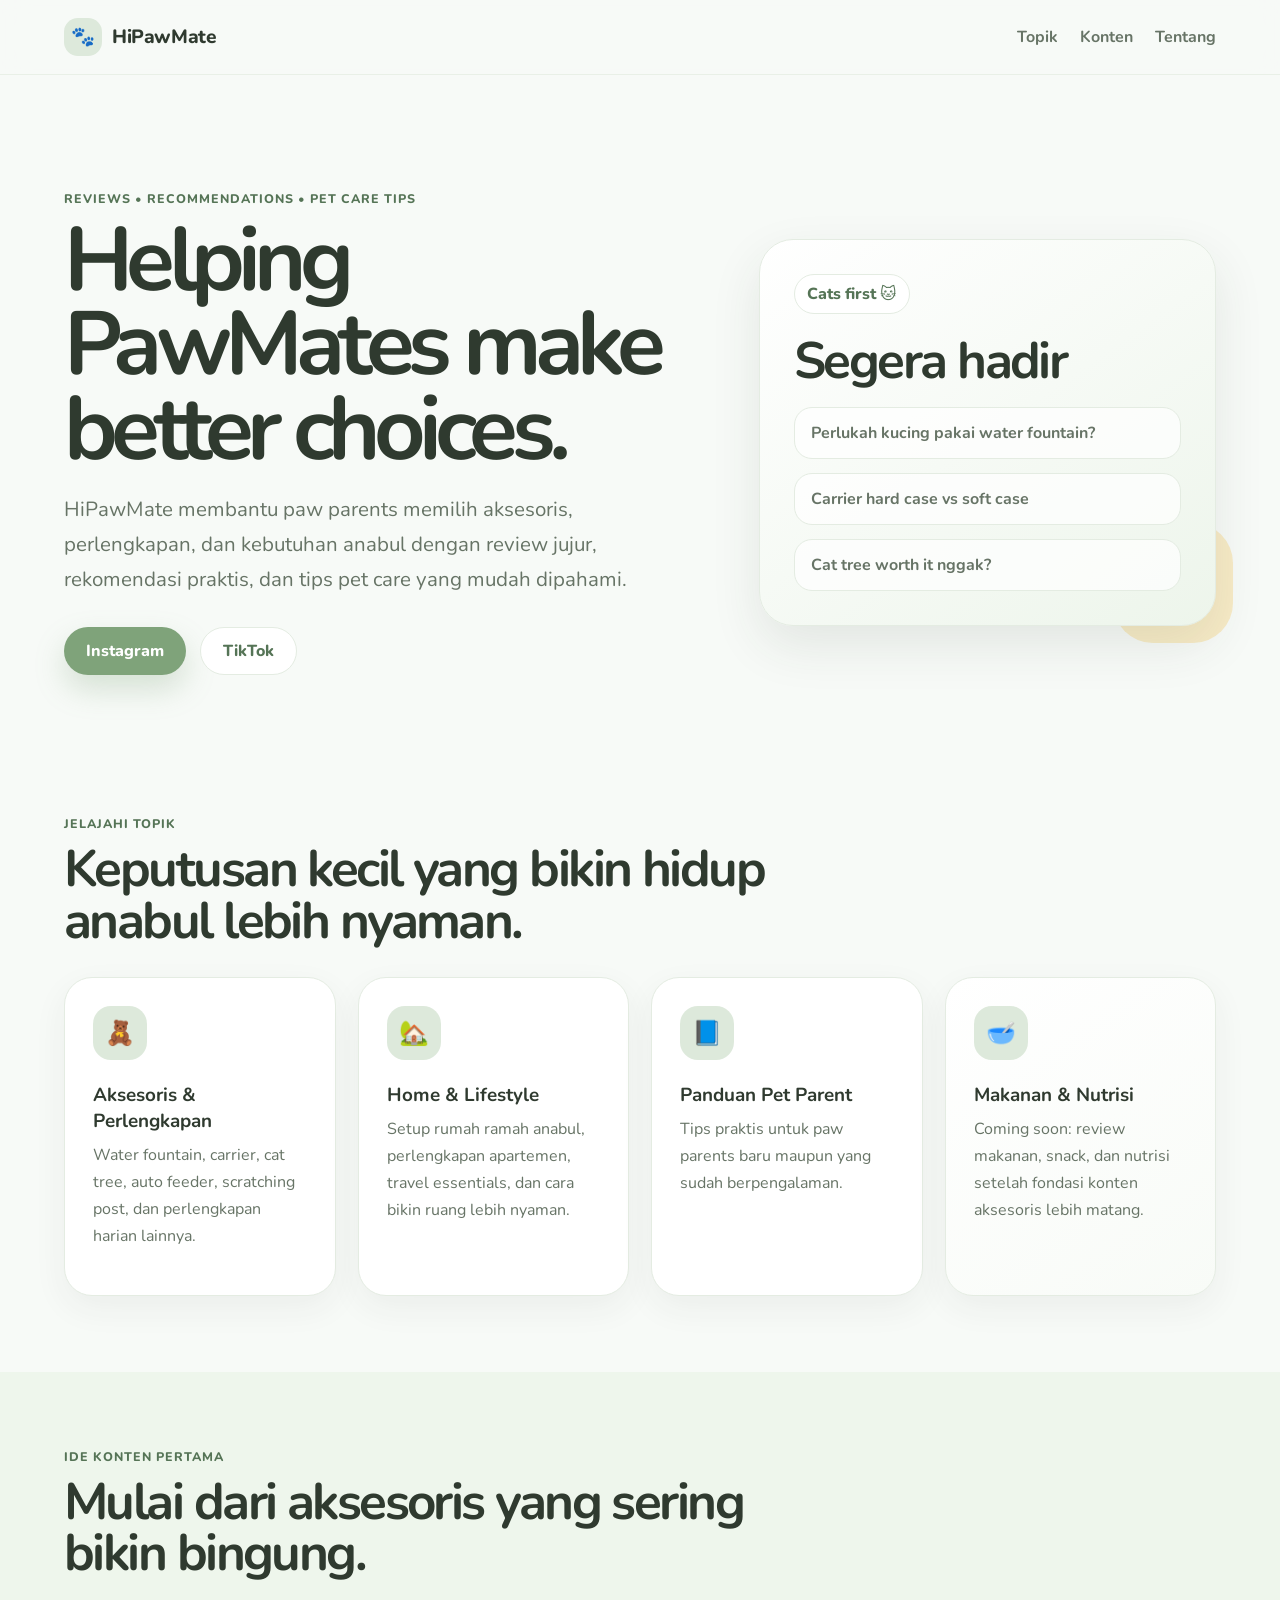
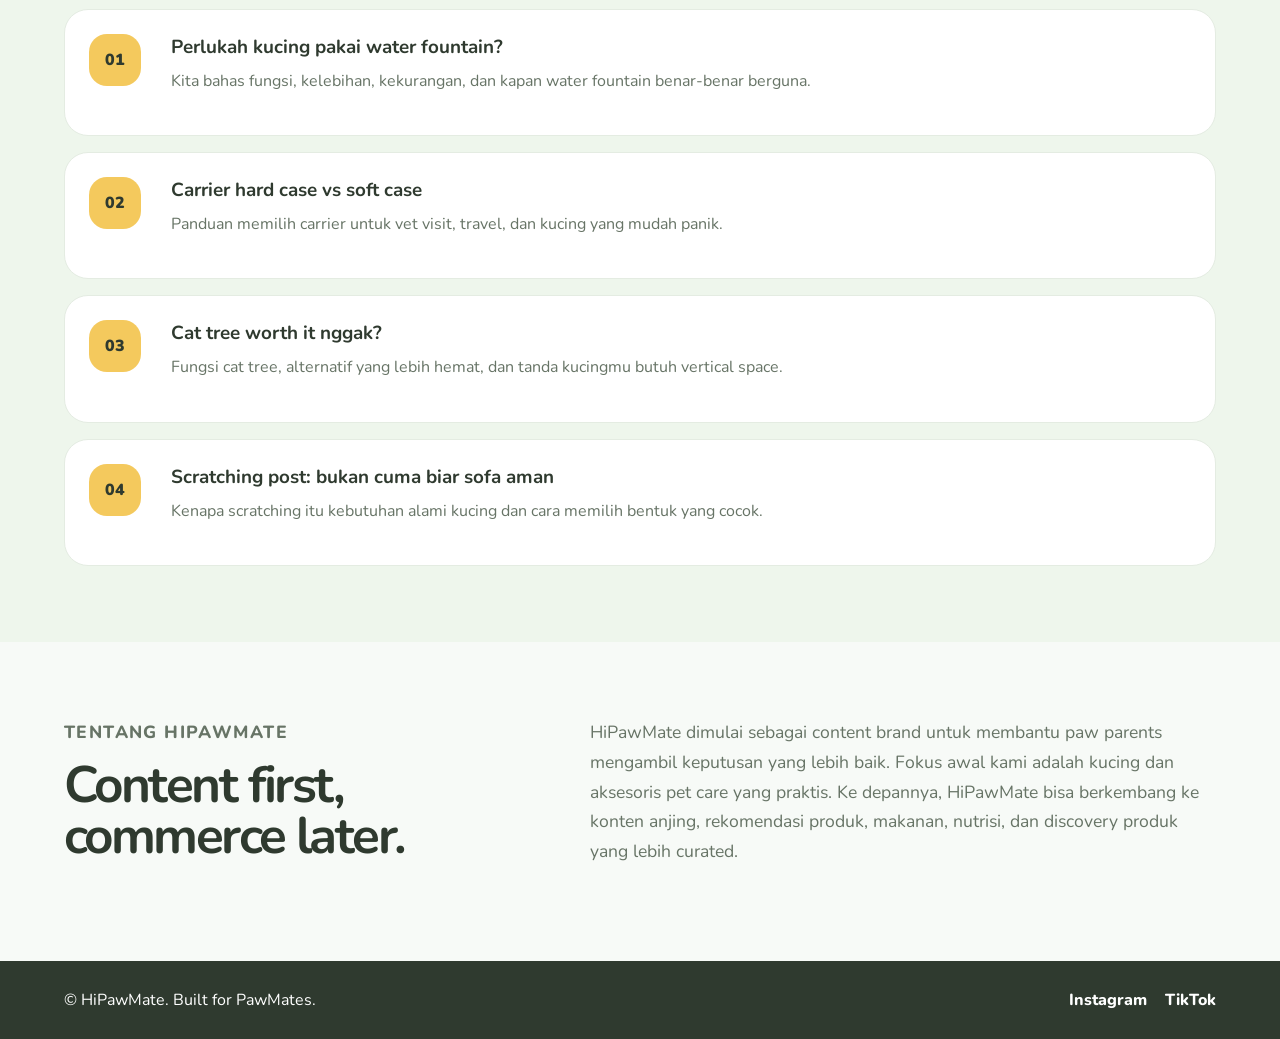
==== index.html @ b808f97f "Add files via upload" ====
<!doctype html>
<html lang="id">
<head>
  <meta charset="utf-8" />
  <meta name="viewport" content="width=device-width, initial-scale=1" />
  <title>HiPawMate | Review Aksesoris, Rekomendasi & Tips Pet Care</title>
  <meta name="description" content="HiPawMate membantu PawMates memilih aksesoris, perlengkapan, dan kebutuhan anabul dengan review jujur, rekomendasi praktis, dan tips pet care yang mudah dipahami." />
  <meta name="theme-color" content="#7FA37A" />

  <!-- Open Graph -->
  <meta property="og:title" content="HiPawMate" />
  <meta property="og:description" content="Helping PawMates make better choices." />
  <meta property="og:type" content="website" />

  <!--
    GA4 / GTM note:
    Kalau nanti pakai Google Tag Manager, paste GTM <script> di dalam <head>
    dan tag <noscript> tepat setelah <body>.
  -->

  <link rel="preconnect" href="https://fonts.googleapis.com">
  <link rel="preconnect" href="https://fonts.gstatic.com" crossorigin>
  <link href="https://fonts.googleapis.com/css2?family=Nunito:wght@400;600;700;800&display=swap" rel="stylesheet">
  <link rel="stylesheet" href="style.css" />
</head>
<body>
  <header class="site-header">
    <a class="brand" href="#top" aria-label="HiPawMate home">
      <span class="brand-mark">🐾</span>
      <span>HiPawMate</span>
    </a>
    <nav class="nav" aria-label="Main navigation">
      <a href="#topics">Topik</a>
      <a href="#coming-soon">Konten</a>
      <a href="#about">Tentang</a>
    </nav>
  </header>

  <main id="top">
    <section class="hero">
      <div class="hero-copy">
        <p class="eyebrow">Reviews • Recommendations • Pet Care Tips</p>
        <h1>Helping PawMates make better choices.</h1>
        <p class="hero-text">
          HiPawMate membantu paw parents memilih aksesoris, perlengkapan, dan kebutuhan anabul
          dengan review jujur, rekomendasi praktis, dan tips pet care yang mudah dipahami.
        </p>
        <div class="cta-row">
          <a class="button primary" href="https://www.instagram.com/hipawmate" target="_blank" rel="noopener">Instagram</a>
          <a class="button secondary" href="https://www.tiktok.com/@hipawmate" target="_blank" rel="noopener">TikTok</a>
        </div>
      </div>
      <div class="hero-card" aria-label="HiPawMate content preview">
        <div class="card-badge">Cats first 🐱</div>
        <h2>Segera hadir</h2>
        <ul>
          <li>Perlukah kucing pakai water fountain?</li>
          <li>Carrier hard case vs soft case</li>
          <li>Cat tree worth it nggak?</li>
        </ul>
      </div>
    </section>

    <section id="topics" class="section">
      <div class="section-heading">
        <p class="eyebrow">Jelajahi topik</p>
        <h2>Keputusan kecil yang bikin hidup anabul lebih nyaman.</h2>
      </div>
      <div class="grid cards-4">
        <article class="topic-card">
          <div class="icon">🧸</div>
          <h3>Aksesoris & Perlengkapan</h3>
          <p>Water fountain, carrier, cat tree, auto feeder, scratching post, dan perlengkapan harian lainnya.</p>
        </article>
        <article class="topic-card">
          <div class="icon">🏡</div>
          <h3>Home & Lifestyle</h3>
          <p>Setup rumah ramah anabul, perlengkapan apartemen, travel essentials, dan cara bikin ruang lebih nyaman.</p>
        </article>
        <article class="topic-card">
          <div class="icon">📘</div>
          <h3>Panduan Pet Parent</h3>
          <p>Tips praktis untuk paw parents baru maupun yang sudah berpengalaman.</p>
        </article>
        <article class="topic-card muted-card">
          <div class="icon">🥣</div>
          <h3>Makanan & Nutrisi</h3>
          <p>Coming soon: review makanan, snack, dan nutrisi setelah fondasi konten aksesoris lebih matang.</p>
        </article>
      </div>
    </section>

    <section id="coming-soon" class="section highlight-section">
      <div class="section-heading">
        <p class="eyebrow">Ide konten pertama</p>
        <h2>Mulai dari aksesoris yang sering bikin bingung.</h2>
      </div>
      <div class="article-list">
        <article>
          <span>01</span>
          <div>
            <h3>Perlukah kucing pakai water fountain?</h3>
            <p>Kita bahas fungsi, kelebihan, kekurangan, dan kapan water fountain benar-benar berguna.</p>
          </div>
        </article>
        <article>
          <span>02</span>
          <div>
            <h3>Carrier hard case vs soft case</h3>
            <p>Panduan memilih carrier untuk vet visit, travel, dan kucing yang mudah panik.</p>
          </div>
        </article>
        <article>
          <span>03</span>
          <div>
            <h3>Cat tree worth it nggak?</h3>
            <p>Fungsi cat tree, alternatif yang lebih hemat, dan tanda kucingmu butuh vertical space.</p>
          </div>
        </article>
        <article>
          <span>04</span>
          <div>
            <h3>Scratching post: bukan cuma biar sofa aman</h3>
            <p>Kenapa scratching itu kebutuhan alami kucing dan cara memilih bentuk yang cocok.</p>
          </div>
        </article>
      </div>
    </section>

    <section id="about" class="section about">
      <div>
        <p class="eyebrow">Tentang HiPawMate</p>
        <h2>Content first, commerce later.</h2>
      </div>
      <p>
        HiPawMate dimulai sebagai content brand untuk membantu paw parents mengambil keputusan yang lebih baik.
        Fokus awal kami adalah kucing dan aksesoris pet care yang praktis. Ke depannya, HiPawMate bisa berkembang
        ke konten anjing, rekomendasi produk, makanan, nutrisi, dan discovery produk yang lebih curated.
      </p>
    </section>
  </main>

  <footer class="site-footer">
    <p>© <span id="year"></span> HiPawMate. Built for PawMates.</p>
    <div class="footer-links">
      <a href="https://www.instagram.com/hipawmate" target="_blank" rel="noopener">Instagram</a>
      <a href="https://www.tiktok.com/@hipawmate" target="_blank" rel="noopener">TikTok</a>
    </div>
  </footer>

  <script src="script.js"></script>
</body>
</html>
---- style.css ----
:root {
  --primary: #7FA37A;
  --primary-dark: #557456;
  --primary-light: #DDE9DB;
  --background: #F7FAF7;
  --surface: #FFFFFF;
  --text: #2F3A2F;
  --muted: #677466;
  --accent: #F4C95D;
  --border: #E4ECE2;
  --shadow: 0 20px 50px rgba(47, 58, 47, 0.10);
}

* {
  box-sizing: border-box;
}

html {
  scroll-behavior: smooth;
}

body {
  margin: 0;
  font-family: "Nunito", system-ui, -apple-system, BlinkMacSystemFont, "Segoe UI", sans-serif;
  background: var(--background);
  color: var(--text);
}

a {
  color: inherit;
  text-decoration: none;
}

.site-header {
  position: sticky;
  top: 0;
  z-index: 10;
  display: flex;
  align-items: center;
  justify-content: space-between;
  gap: 24px;
  padding: 18px clamp(20px, 5vw, 72px);
  background: rgba(247, 250, 247, 0.86);
  backdrop-filter: blur(14px);
  border-bottom: 1px solid rgba(228, 236, 226, 0.75);
}

.brand {
  display: inline-flex;
  align-items: center;
  gap: 10px;
  font-size: 1.2rem;
  font-weight: 800;
  letter-spacing: -0.02em;
}

.brand-mark {
  display: grid;
  width: 38px;
  height: 38px;
  place-items: center;
  background: var(--primary-light);
  border-radius: 14px;
}

.nav {
  display: flex;
  gap: 22px;
  color: var(--muted);
  font-weight: 700;
}

.nav a:hover {
  color: var(--primary-dark);
}

.hero {
  display: grid;
  grid-template-columns: minmax(0, 1.15fr) minmax(280px, 0.85fr);
  align-items: center;
  gap: clamp(28px, 6vw, 80px);
  padding: clamp(56px, 9vw, 120px) clamp(20px, 5vw, 72px) 64px;
}

.eyebrow {
  margin: 0 0 12px;
  color: var(--primary-dark);
  font-weight: 800;
  text-transform: uppercase;
  letter-spacing: 0.08em;
  font-size: 0.78rem;
}

h1,
h2,
h3,
p {
  margin-top: 0;
}

h1 {
  max-width: 780px;
  margin-bottom: 20px;
  font-size: clamp(2.8rem, 7vw, 6.5rem);
  line-height: 0.94;
  letter-spacing: -0.075em;
}

h2 {
  margin-bottom: 14px;
  font-size: clamp(2rem, 4vw, 3.5rem);
  line-height: 1;
  letter-spacing: -0.05em;
}

h3 {
  margin-bottom: 8px;
  font-size: 1.18rem;
}

.hero-text {
  max-width: 660px;
  color: var(--muted);
  font-size: clamp(1.05rem, 2vw, 1.28rem);
  line-height: 1.72;
}

.cta-row {
  display: flex;
  flex-wrap: wrap;
  gap: 14px;
  margin-top: 30px;
}

.button {
  display: inline-flex;
  align-items: center;
  justify-content: center;
  min-height: 48px;
  padding: 0 22px;
  border-radius: 999px;
  font-weight: 800;
  transition: transform 0.2s ease, box-shadow 0.2s ease, background 0.2s ease;
}

.button:hover {
  transform: translateY(-2px);
}

.button.primary {
  background: var(--primary);
  color: #fff;
  box-shadow: 0 14px 30px rgba(127, 163, 122, 0.28);
}

.button.secondary {
  background: var(--surface);
  color: var(--primary-dark);
  border: 1px solid var(--border);
}

.hero-card {
  position: relative;
  padding: 34px;
  background: linear-gradient(145deg, #ffffff 0%, #edf5eb 100%);
  border: 1px solid var(--border);
  border-radius: 34px;
  box-shadow: var(--shadow);
}

.hero-card::after {
  content: "";
  position: absolute;
  right: -18px;
  bottom: -18px;
  width: 120px;
  height: 120px;
  background: var(--accent);
  border-radius: 40px;
  opacity: 0.32;
  z-index: -1;
}

.card-badge {
  display: inline-flex;
  margin-bottom: 22px;
  padding: 8px 12px;
  background: #fff;
  border: 1px solid var(--border);
  border-radius: 999px;
  color: var(--primary-dark);
  font-weight: 800;
}

.hero-card ul {
  display: grid;
  gap: 14px;
  margin: 20px 0 0;
  padding: 0;
  list-style: none;
}

.hero-card li {
  padding: 14px 16px;
  background: rgba(255, 255, 255, 0.72);
  border: 1px solid var(--border);
  border-radius: 18px;
  color: var(--muted);
  font-weight: 700;
}

.section {
  padding: 76px clamp(20px, 5vw, 72px);
}

.section-heading {
  max-width: 740px;
  margin-bottom: 30px;
}

.grid {
  display: grid;
  gap: 22px;
}

.cards-3 {
  grid-template-columns: repeat(3, minmax(0, 1fr));
}

.cards-4 {
  grid-template-columns: repeat(4, minmax(0, 1fr));
}

.topic-card {
  min-height: 250px;
  padding: 28px;
  background: var(--surface);
  border: 1px solid var(--border);
  border-radius: 28px;
  box-shadow: 0 12px 34px rgba(47, 58, 47, 0.06);
}

.topic-card p,
.article-list p,
.about p {
  color: var(--muted);
  line-height: 1.7;
}

.icon {
  display: grid;
  width: 54px;
  height: 54px;
  margin-bottom: 22px;
  place-items: center;
  background: var(--primary-light);
  border-radius: 18px;
  font-size: 1.5rem;
}

.highlight-section {
  background: #EEF6EC;
}

.article-list {
  display: grid;
  gap: 16px;
}

.article-list article {
  display: grid;
  grid-template-columns: 64px 1fr;
  gap: 18px;
  padding: 24px;
  background: var(--surface);
  border: 1px solid var(--border);
  border-radius: 24px;
}

.article-list span {
  display: grid;
  width: 52px;
  height: 52px;
  place-items: center;
  background: var(--accent);
  border-radius: 18px;
  font-weight: 900;
}

.about {
  display: grid;
  grid-template-columns: minmax(0, 0.85fr) minmax(0, 1.15fr);
  gap: clamp(24px, 5vw, 72px);
  align-items: start;
}

.about p {
  font-size: 1.1rem;
}

.site-footer {
  display: flex;
  align-items: center;
  justify-content: space-between;
  gap: 20px;
  padding: 28px clamp(20px, 5vw, 72px);
  background: var(--text);
  color: #fff;
}

.site-footer p {
  margin: 0;
}

.footer-links {
  display: flex;
  gap: 18px;
  font-weight: 800;
}

.footer-links a:hover {
  color: var(--accent);
}

@media (max-width: 1040px) {
  .cards-4 {
    grid-template-columns: repeat(2, minmax(0, 1fr));
  }
}

@media (max-width: 860px) {
  .site-header {
    align-items: flex-start;
    flex-direction: column;
  }

  .nav {
    width: 100%;
    overflow-x: auto;
    padding-bottom: 4px;
  }

  .hero,
  .about,
  .cards-3,
  .cards-4 {
    grid-template-columns: 1fr;
  }

  .hero {
    padding-top: 42px;
  }

  .site-footer {
    align-items: flex-start;
    flex-direction: column;
  }
}

@media (max-width: 520px) {
  .article-list article {
    grid-template-columns: 1fr;
  }

  .hero-card,
  .topic-card {
    border-radius: 24px;
  }
}

.muted-card {
  background: linear-gradient(145deg, #ffffff 0%, #f8fbf7 100%);
}
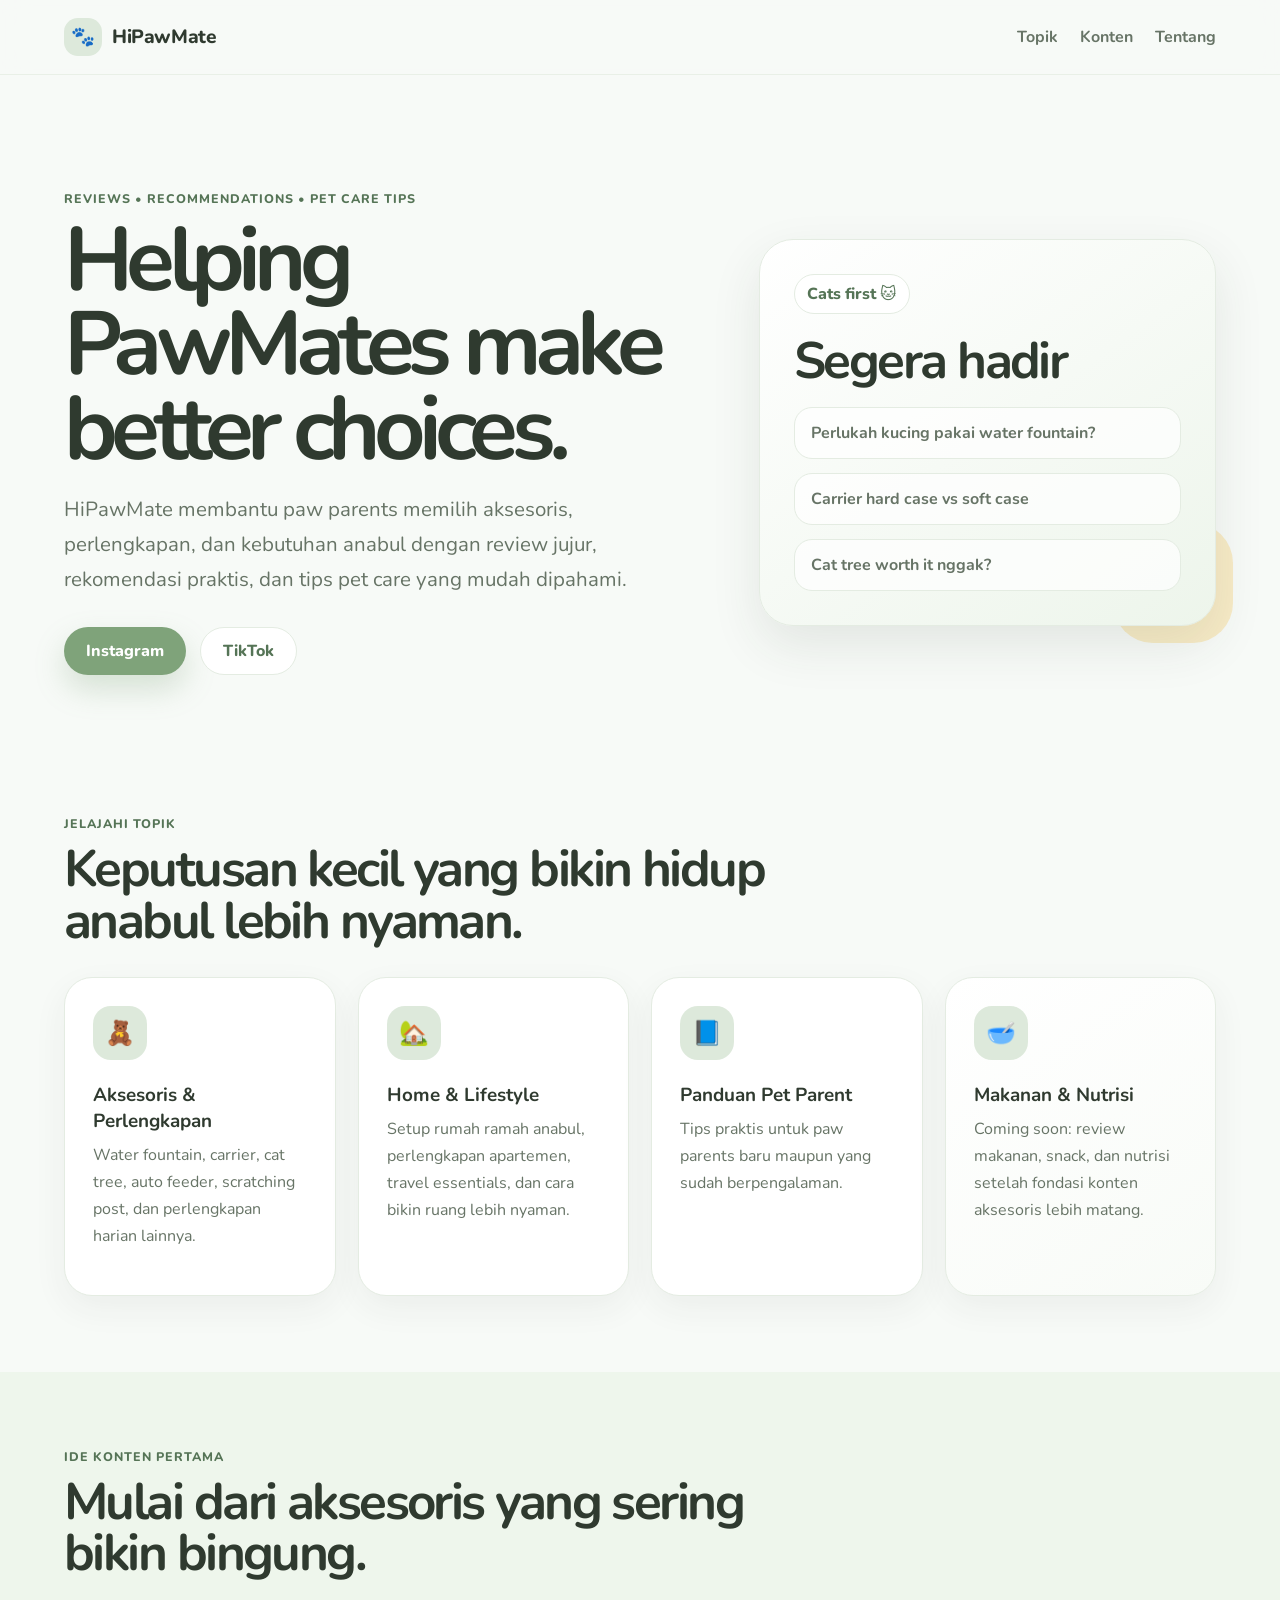
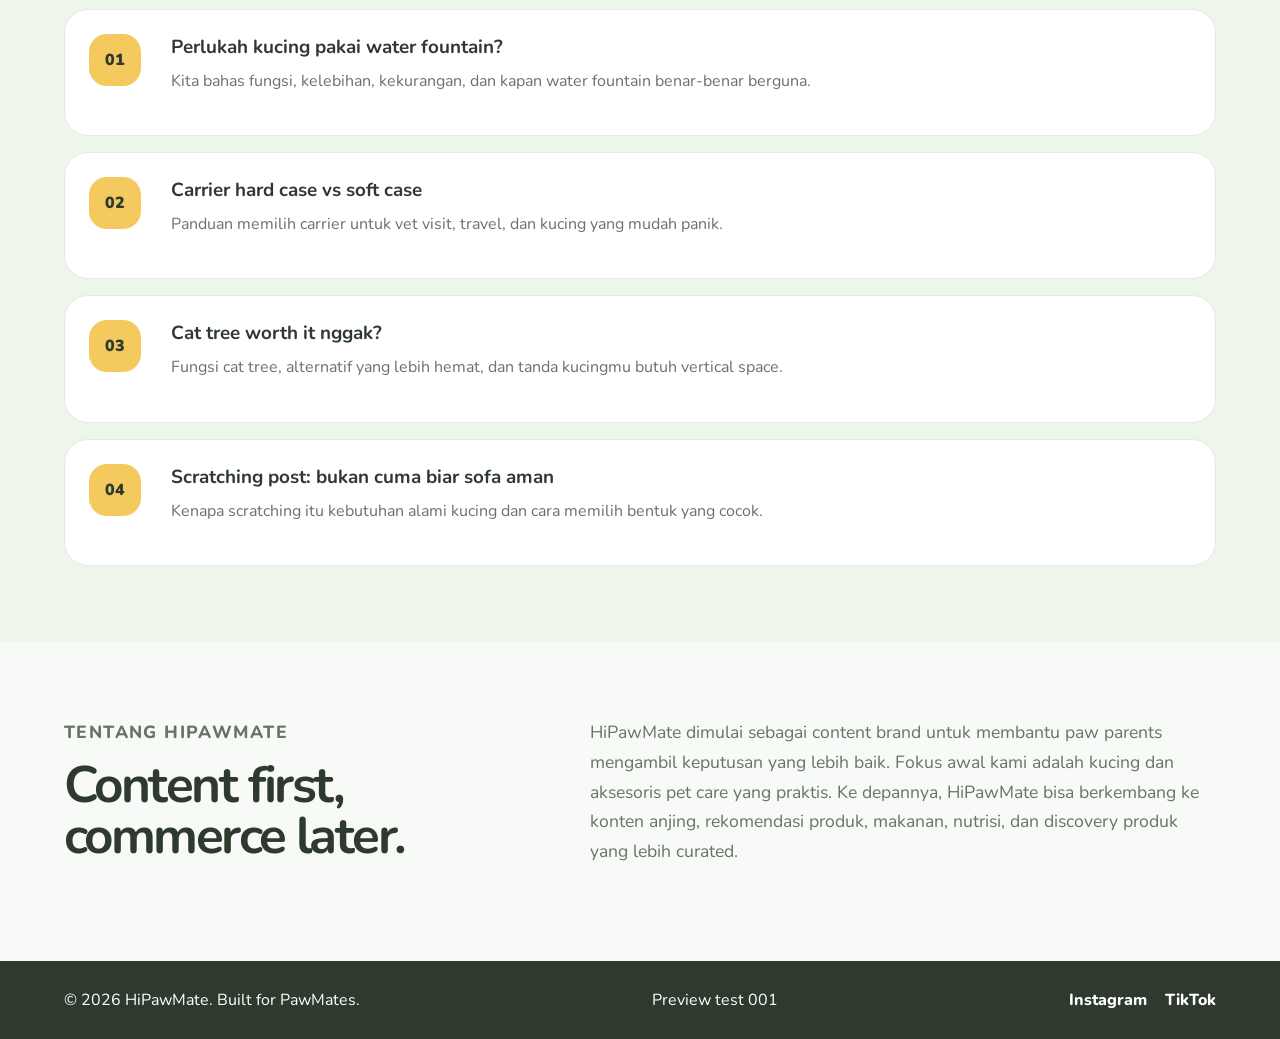
==== commit 7d979bab: "Update index.html" ====
--- a/index.html
+++ b/index.html
@@ -1,6 +1,12 @@
 <!doctype html>
 <html lang="id">
-<head>
+<head><!-- Google Tag Manager -->
+<script>(function(w,d,s,l,i){w[l]=w[l]||[];w[l].push({'gtm.start':
+new Date().getTime(),event:'gtm.js'});var f=d.getElementsByTagName(s)[0],
+j=d.createElement(s),dl=l!='dataLayer'?'&l='+l:'';j.async=true;j.src=
+'https://www.googletagmanager.com/gtm.js?id='+i+dl;f.parentNode.insertBefore(j,f);
+})(window,document,'script','dataLayer','GTM-5FDCXNF9');</script>
+<!-- End Google Tag Manager -->
   <meta charset="utf-8" />
   <meta name="viewport" content="width=device-width, initial-scale=1" />
   <title>HiPawMate | Review Aksesoris, Rekomendasi & Tips Pet Care</title>
@@ -23,7 +29,10 @@
   <link href="https://fonts.googleapis.com/css2?family=Nunito:wght@400;600;700;800&display=swap" rel="stylesheet">
   <link rel="stylesheet" href="style.css" />
 </head>
-<body>
+<body><!-- Google Tag Manager (noscript) -->
+<noscript><iframe src="https://www.googletagmanager.com/ns.html?id=GTM-5FDCXNF9"
+height="0" width="0" style="display:none;visibility:hidden"></iframe></noscript>
+<!-- End Google Tag Manager (noscript) -->
   <header class="site-header">
     <a class="brand" href="#top" aria-label="HiPawMate home">
       <span class="brand-mark">🐾</span>
@@ -142,6 +151,7 @@
 
   <footer class="site-footer">
     <p>© <span id="year"></span> HiPawMate. Built for PawMates.</p>
+    <p>Preview test 001</p>
     <div class="footer-links">
       <a href="https://www.instagram.com/hipawmate" target="_blank" rel="noopener">Instagram</a>
       <a href="https://www.tiktok.com/@hipawmate" target="_blank" rel="noopener">TikTok</a>
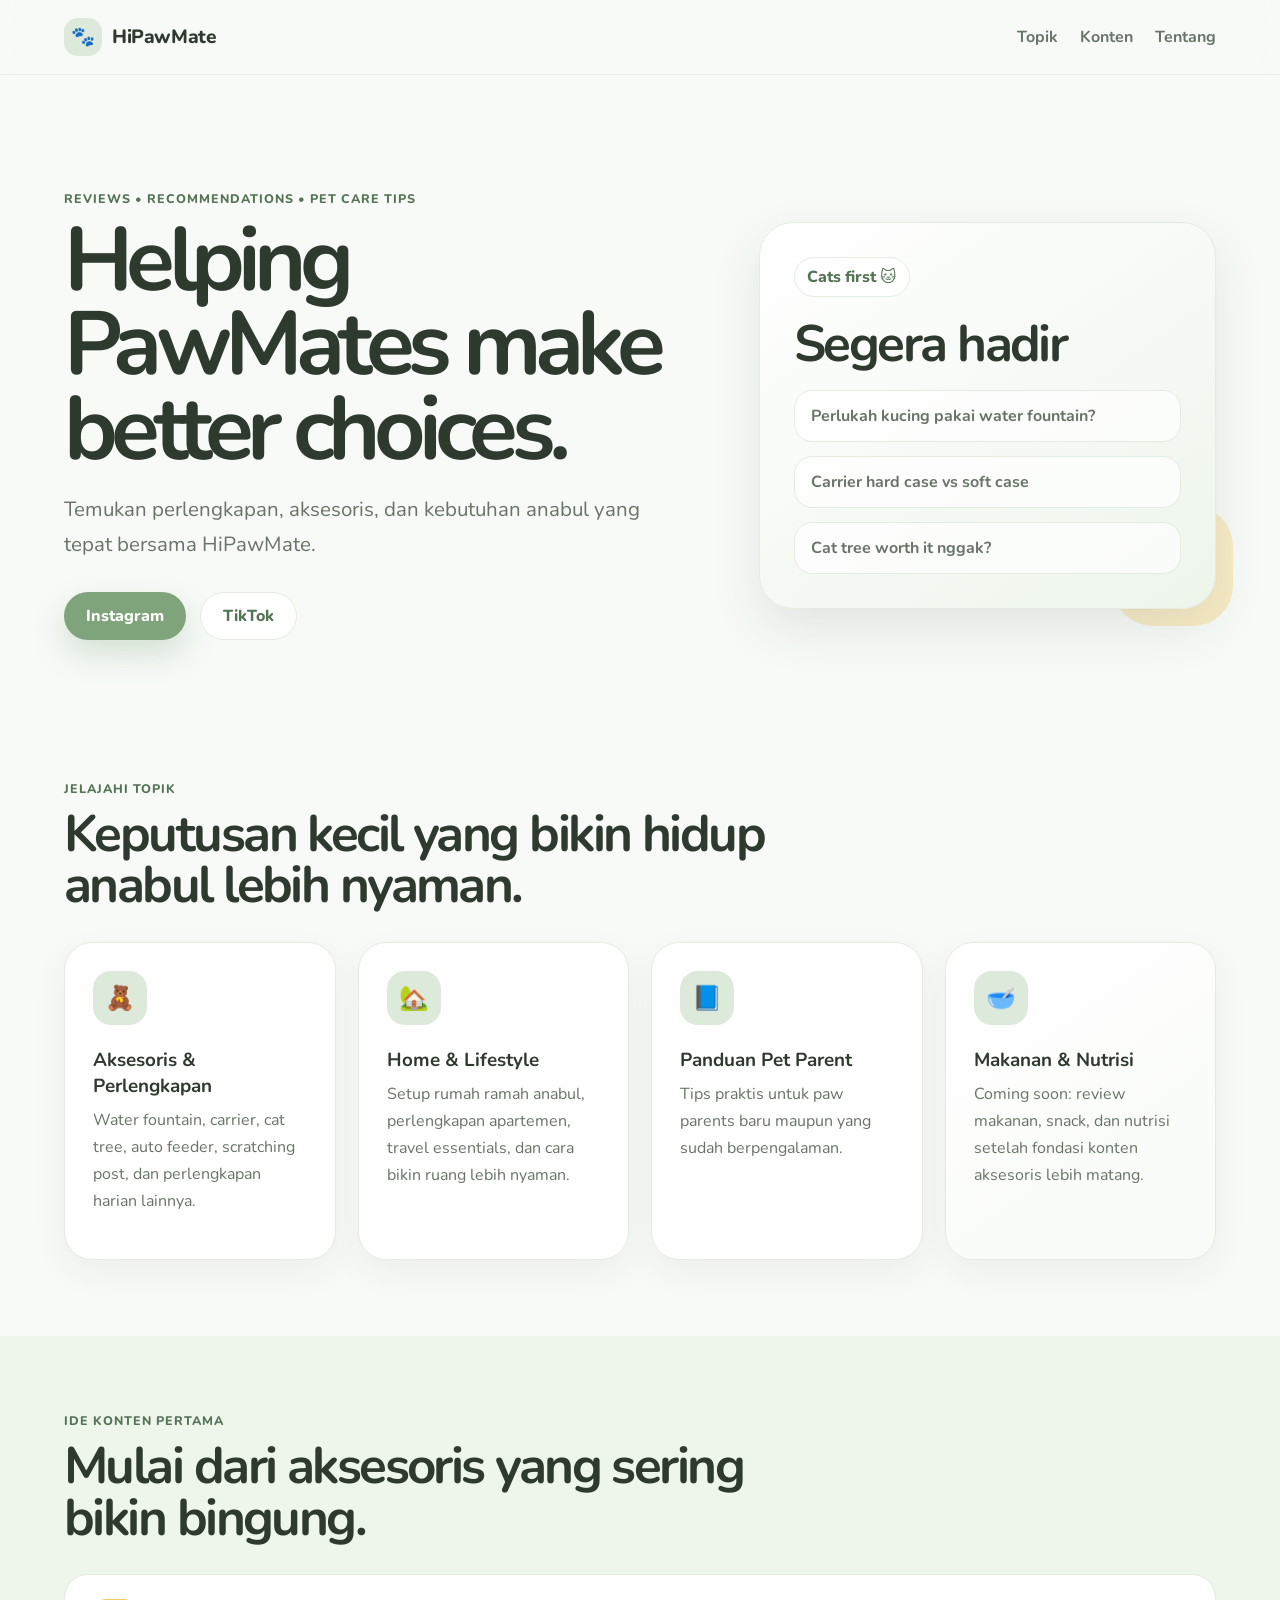
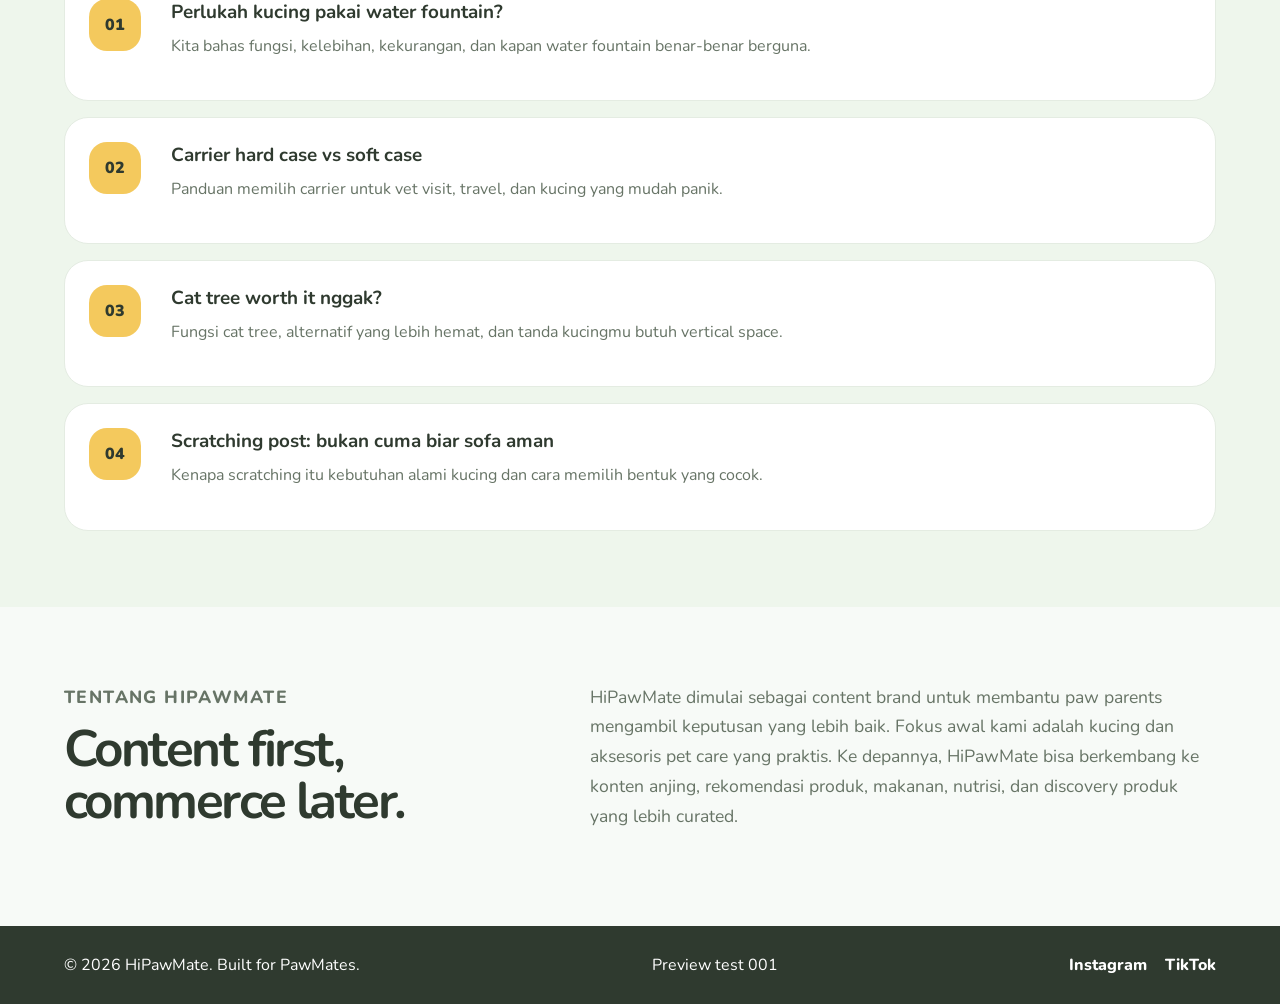
==== commit 1df2c220: "Update index.html" ====
--- a/index.html
+++ b/index.html
@@ -51,8 +51,7 @@
         <p class="eyebrow">Reviews • Recommendations • Pet Care Tips</p>
         <h1>Helping PawMates make better choices.</h1>
         <p class="hero-text">
-          HiPawMate membantu paw parents memilih aksesoris, perlengkapan, dan kebutuhan anabul
-          dengan review jujur, rekomendasi praktis, dan tips pet care yang mudah dipahami.
+          Temukan perlengkapan, aksesoris, dan kebutuhan anabul yang tepat bersama HiPawMate.
         </p>
         <div class="cta-row">
           <a class="button primary" href="https://www.instagram.com/hipawmate" target="_blank" rel="noopener">Instagram</a>
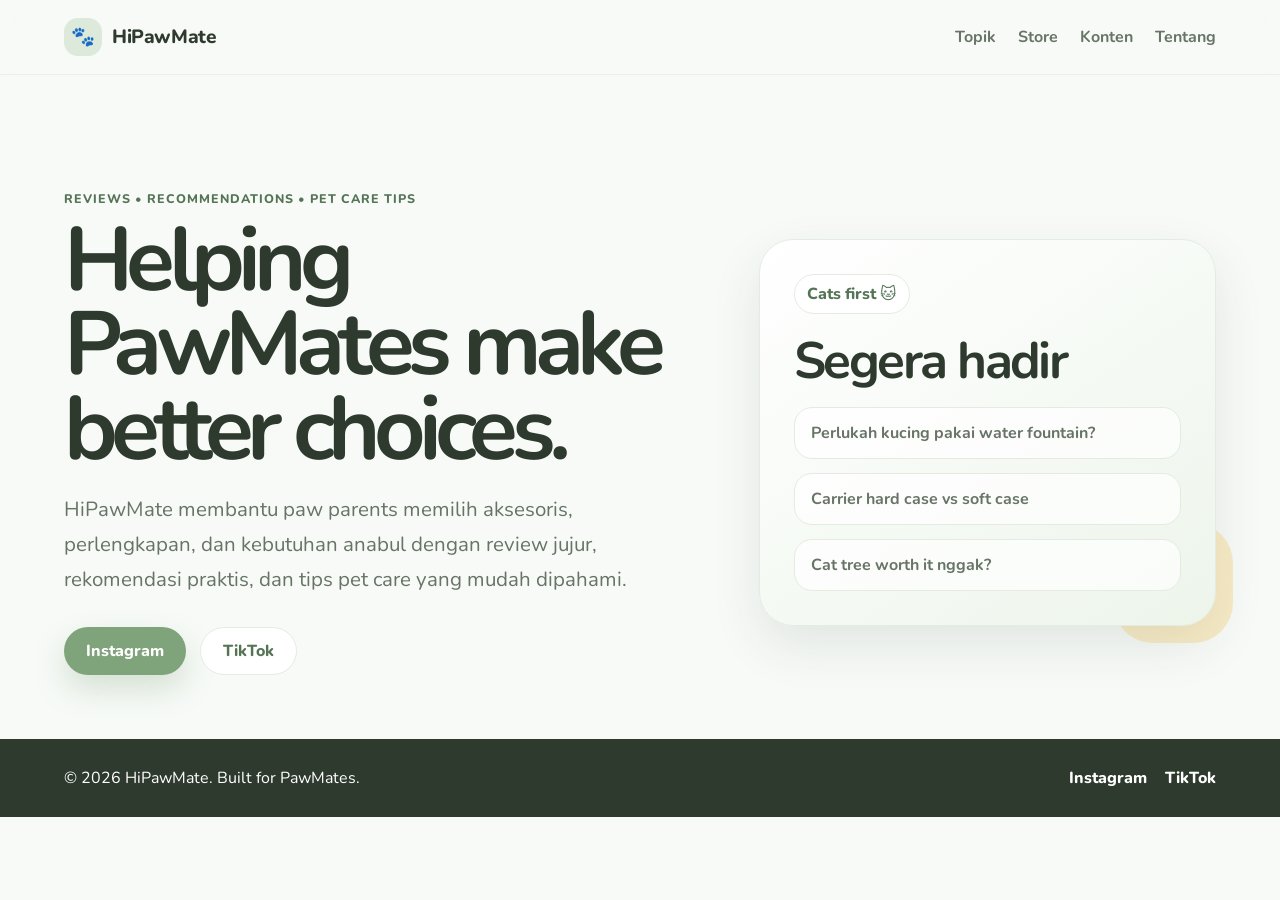
==== commit 93f24199: "Add files via upload" ====
--- a/index.html
+++ b/index.html
@@ -34,14 +34,15 @@
 height="0" width="0" style="display:none;visibility:hidden"></iframe></noscript>
 <!-- End Google Tag Manager (noscript) -->
   <header class="site-header">
-    <a class="brand" href="#top" aria-label="HiPawMate home">
+    <a class="brand" href="index.html" aria-label="HiPawMate home">
       <span class="brand-mark">🐾</span>
       <span>HiPawMate</span>
     </a>
     <nav class="nav" aria-label="Main navigation">
-      <a href="#topics">Topik</a>
-      <a href="#coming-soon">Konten</a>
-      <a href="#about">Tentang</a>
+      <a href="index2topik.html">Topik</a>
+      <a href="index3store.html">Store</a>
+      <a href="index4konten.html">Konten</a>
+      <a href="index5tentang.html">Tentang</a>
     </nav>
   </header>
 
@@ -51,7 +52,8 @@
         <p class="eyebrow">Reviews • Recommendations • Pet Care Tips</p>
         <h1>Helping PawMates make better choices.</h1>
         <p class="hero-text">
-          Temukan perlengkapan, aksesoris, dan kebutuhan anabul yang tepat bersama HiPawMate.
+          HiPawMate membantu paw parents memilih aksesoris, perlengkapan, dan kebutuhan anabul
+          dengan review jujur, rekomendasi praktis, dan tips pet care yang mudah dipahami.
         </p>
         <div class="cta-row">
           <a class="button primary" href="https://www.instagram.com/hipawmate" target="_blank" rel="noopener">Instagram</a>
@@ -68,89 +70,10 @@
         </ul>
       </div>
     </section>
-
-    <section id="topics" class="section">
-      <div class="section-heading">
-        <p class="eyebrow">Jelajahi topik</p>
-        <h2>Keputusan kecil yang bikin hidup anabul lebih nyaman.</h2>
-      </div>
-      <div class="grid cards-4">
-        <article class="topic-card">
-          <div class="icon">🧸</div>
-          <h3>Aksesoris & Perlengkapan</h3>
-          <p>Water fountain, carrier, cat tree, auto feeder, scratching post, dan perlengkapan harian lainnya.</p>
-        </article>
-        <article class="topic-card">
-          <div class="icon">🏡</div>
-          <h3>Home & Lifestyle</h3>
-          <p>Setup rumah ramah anabul, perlengkapan apartemen, travel essentials, dan cara bikin ruang lebih nyaman.</p>
-        </article>
-        <article class="topic-card">
-          <div class="icon">📘</div>
-          <h3>Panduan Pet Parent</h3>
-          <p>Tips praktis untuk paw parents baru maupun yang sudah berpengalaman.</p>
-        </article>
-        <article class="topic-card muted-card">
-          <div class="icon">🥣</div>
-          <h3>Makanan & Nutrisi</h3>
-          <p>Coming soon: review makanan, snack, dan nutrisi setelah fondasi konten aksesoris lebih matang.</p>
-        </article>
-      </div>
-    </section>
-
-    <section id="coming-soon" class="section highlight-section">
-      <div class="section-heading">
-        <p class="eyebrow">Ide konten pertama</p>
-        <h2>Mulai dari aksesoris yang sering bikin bingung.</h2>
-      </div>
-      <div class="article-list">
-        <article>
-          <span>01</span>
-          <div>
-            <h3>Perlukah kucing pakai water fountain?</h3>
-            <p>Kita bahas fungsi, kelebihan, kekurangan, dan kapan water fountain benar-benar berguna.</p>
-          </div>
-        </article>
-        <article>
-          <span>02</span>
-          <div>
-            <h3>Carrier hard case vs soft case</h3>
-            <p>Panduan memilih carrier untuk vet visit, travel, dan kucing yang mudah panik.</p>
-          </div>
-        </article>
-        <article>
-          <span>03</span>
-          <div>
-            <h3>Cat tree worth it nggak?</h3>
-            <p>Fungsi cat tree, alternatif yang lebih hemat, dan tanda kucingmu butuh vertical space.</p>
-          </div>
-        </article>
-        <article>
-          <span>04</span>
-          <div>
-            <h3>Scratching post: bukan cuma biar sofa aman</h3>
-            <p>Kenapa scratching itu kebutuhan alami kucing dan cara memilih bentuk yang cocok.</p>
-          </div>
-        </article>
-      </div>
-    </section>
-
-    <section id="about" class="section about">
-      <div>
-        <p class="eyebrow">Tentang HiPawMate</p>
-        <h2>Content first, commerce later.</h2>
-      </div>
-      <p>
-        HiPawMate dimulai sebagai content brand untuk membantu paw parents mengambil keputusan yang lebih baik.
-        Fokus awal kami adalah kucing dan aksesoris pet care yang praktis. Ke depannya, HiPawMate bisa berkembang
-        ke konten anjing, rekomendasi produk, makanan, nutrisi, dan discovery produk yang lebih curated.
-      </p>
-    </section>
   </main>
 
   <footer class="site-footer">
     <p>© <span id="year"></span> HiPawMate. Built for PawMates.</p>
-    <p>Preview test 001</p>
     <div class="footer-links">
       <a href="https://www.instagram.com/hipawmate" target="_blank" rel="noopener">Instagram</a>
       <a href="https://www.tiktok.com/@hipawmate" target="_blank" rel="noopener">TikTok</a>
--- a/style.css
+++ b/style.css
@@ -371,3 +371,23 @@
 .muted-card {
   background: linear-gradient(145deg, #ffffff 0%, #f8fbf7 100%);
 }
+
+.pagination {
+  text-align: center;
+}
+.pagination a {
+  display: inline-block;
+  padding: 8px 12px;
+  color: var(--text);
+  text-decoration: none;
+}
+.pagination .active {
+  background-color: var(--primary);
+  color: #fff;
+  font-weight: bold;
+  border-radius: 5px;
+}
+.pagination a:hover:not(.active){
+  background-color: #d6d6d6;
+  border-radius: 5px;
+}
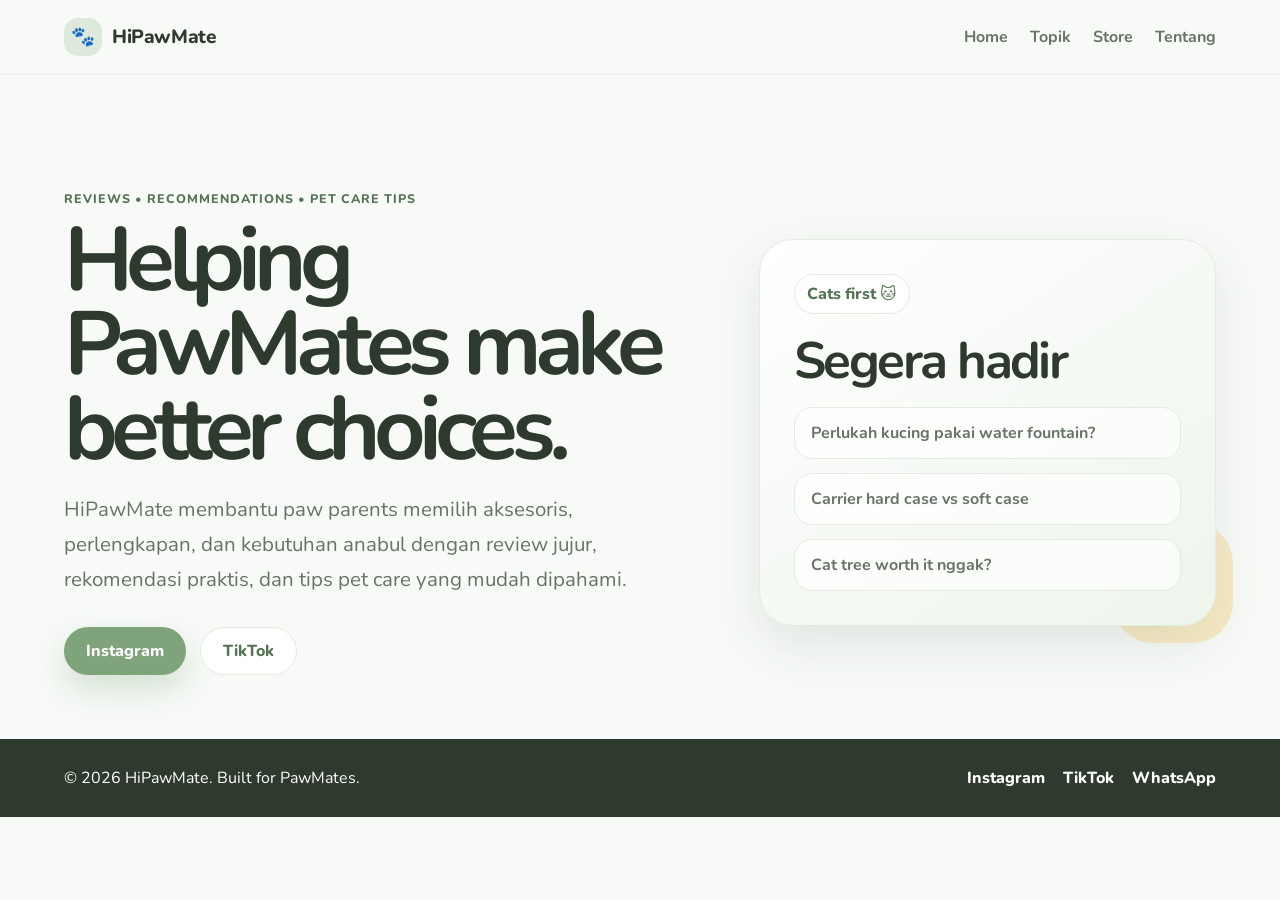
==== commit 78a3c5dc: "Update index.html edit sub tab dan add whatsapp button" ====
--- a/index.html
+++ b/index.html
@@ -39,9 +39,10 @@
       <span>HiPawMate</span>
     </a>
     <nav class="nav" aria-label="Main navigation">
+      <a class="active" href="index.html">Home</a>
       <a href="index2topik.html">Topik</a>
       <a href="index3store.html">Store</a>
-      <a href="index4konten.html">Konten</a>
+      <!-- <a href="index4konten.html">Konten</a> -->
       <a href="index5tentang.html">Tentang</a>
     </nav>
   </header>
@@ -77,6 +78,7 @@
     <div class="footer-links">
       <a href="https://www.instagram.com/hipawmate" target="_blank" rel="noopener">Instagram</a>
       <a href="https://www.tiktok.com/@hipawmate" target="_blank" rel="noopener">TikTok</a>
+      <a href="https://wa.me/6285759997767" target="_blank" rel="noopener">WhatsApp</a>
     </div>
   </footer>
 
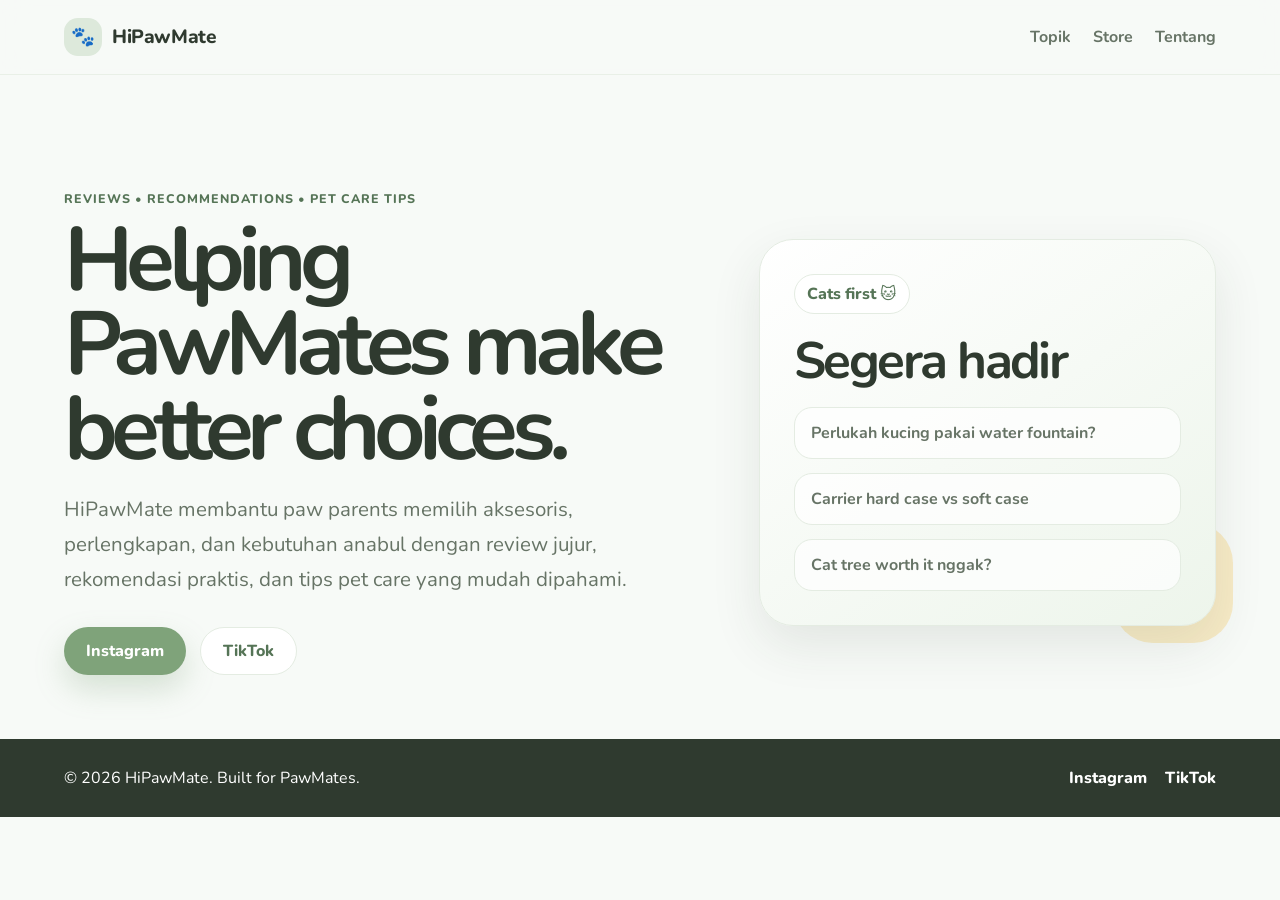
==== commit fd006d2d: "Add files via upload" ====
--- a/index.html
+++ b/index.html
@@ -39,10 +39,8 @@
       <span>HiPawMate</span>
     </a>
     <nav class="nav" aria-label="Main navigation">
-      <a class="active" href="index.html">Home</a>
       <a href="index2topik.html">Topik</a>
       <a href="index3store.html">Store</a>
-      <!-- <a href="index4konten.html">Konten</a> -->
       <a href="index5tentang.html">Tentang</a>
     </nav>
   </header>
@@ -78,7 +76,6 @@
     <div class="footer-links">
       <a href="https://www.instagram.com/hipawmate" target="_blank" rel="noopener">Instagram</a>
       <a href="https://www.tiktok.com/@hipawmate" target="_blank" rel="noopener">TikTok</a>
-      <a href="https://wa.me/6285759997767" target="_blank" rel="noopener">WhatsApp</a>
     </div>
   </footer>
 
